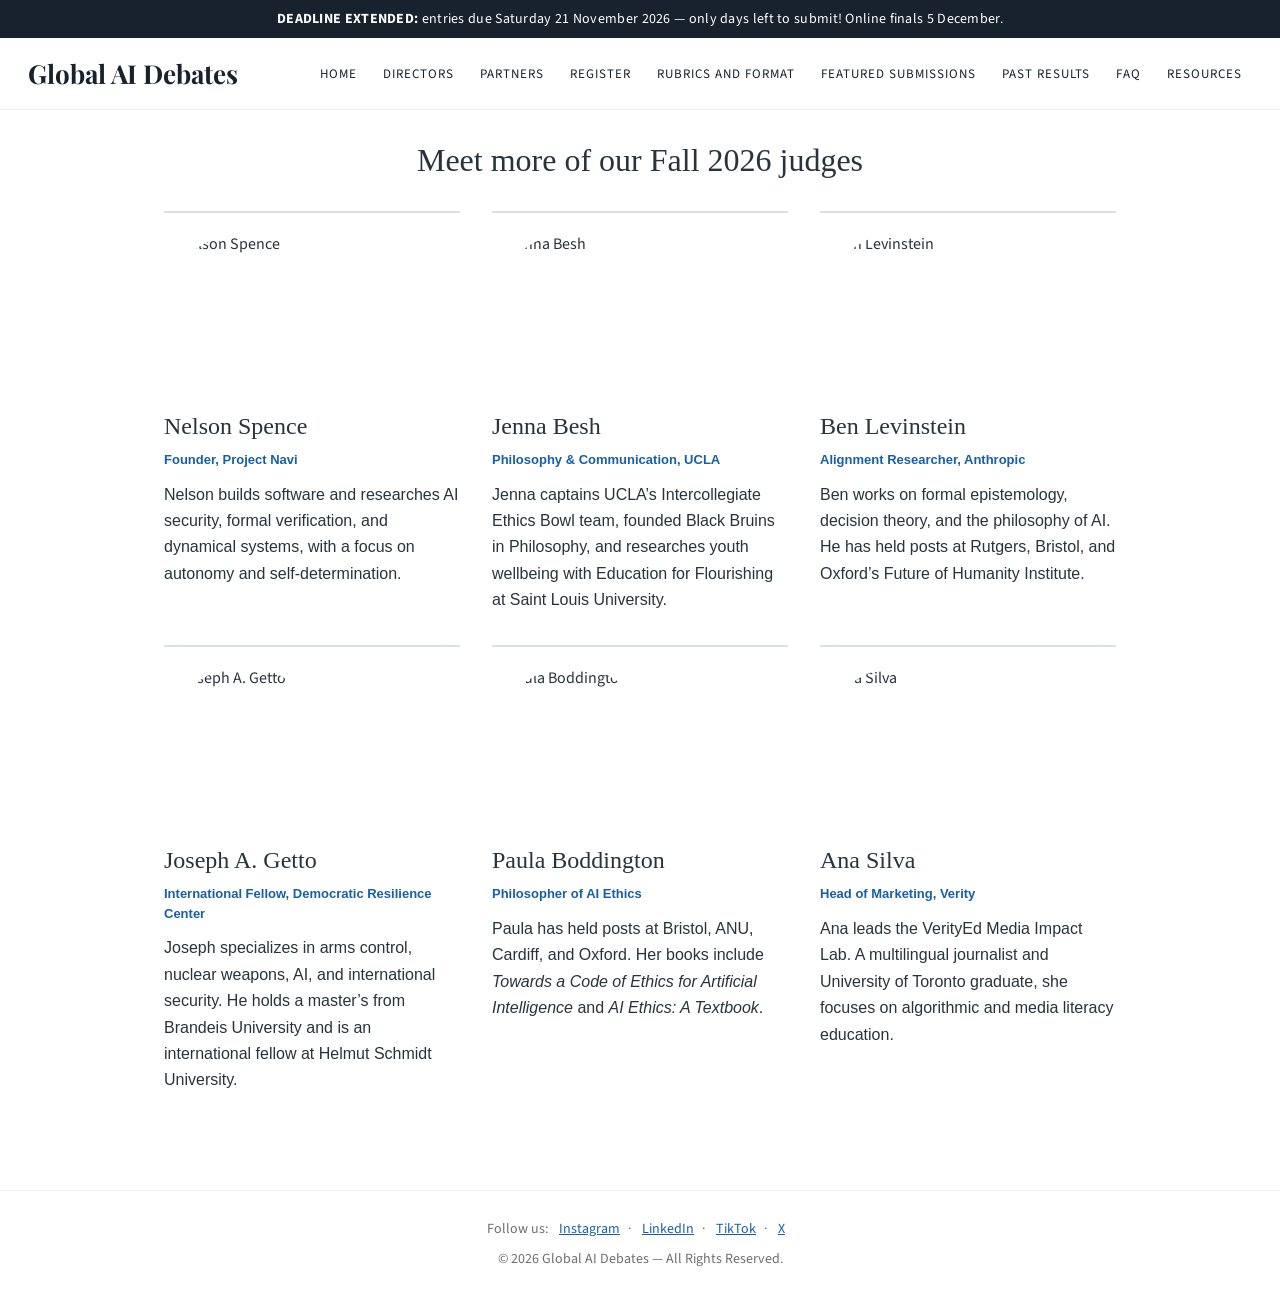
==== directors.html @ 6112dd0f "Global AI Debates static site (ported off GoDaddy Airo)" ====
<!doctype html><html lang="en"><head><meta charset="utf-8"><meta name="viewport" content="width=device-width,initial-scale=1">
<title>Directors — Global AI Debates</title>
<link rel="preconnect" href="https://fonts.googleapis.com"><link rel="preconnect" href="https://fonts.gstatic.com" crossorigin>
<link href="https://fonts.googleapis.com/css2?family=Playfair+Display:wght@400;600;700&family=Source+Sans+3:wght@400;600;700&display=swap" rel="stylesheet">
<style>
*{box-sizing:border-box}body{margin:0;font-family:"Source Sans 3",Arial,sans-serif;color:#17222c;background:#fff}
a{color:#185fa5}
.topbar{background:#17222c;color:#fff;text-align:center;font-size:14px;letter-spacing:.3px;padding:9px 16px}
.topbar strong{color:#fff}
header.site{display:flex;align-items:center;justify-content:space-between;flex-wrap:wrap;gap:12px;padding:18px 28px;border-bottom:1px solid #eee}
header.site .brand{font-family:"Playfair Display",Georgia,serif;font-size:26px;font-weight:700;color:#17222c;text-decoration:none}
nav.main{display:flex;flex-wrap:wrap;gap:6px}
nav.main a{font-size:13px;letter-spacing:1px;text-transform:uppercase;color:#17222c;text-decoration:none;padding:6px 10px;border-radius:5px}
nav.main a:hover{background:#f2f5f8;color:#185fa5}
main{max-width:1000px;margin:0 auto}
footer.site{border-top:1px solid #eee;margin-top:40px;padding:28px;text-align:center;color:#6f6f6f;font-size:14px}
footer.site a{margin:0 8px}
#gaid-countdown{font-family:Georgia,serif;text-align:center;padding:22px 16px;background:#f6f8fb;border-bottom:1px solid #e2e8f0}
#gaid-countdown .cd-label{font-size:12px;letter-spacing:2px;color:#185fa5;text-transform:uppercase}
#gaid-countdown .cd-time{font-size:clamp(22px,4vw,34px);font-weight:700;color:#17222c;margin-top:6px}
</style></head><body>
<div class="topbar"><strong>DEADLINE EXTENDED:</strong> entries due Saturday 21 November 2026 &mdash; only days left to submit! Online finals 5 December.</div>
<header class="site"><a class="brand" href="index.html">Global AI Debates</a><nav class="main"><a href="index.html">Home</a><a href="directors.html">Directors</a><a href="partners.html">Partners</a><a href="register.html">Register</a><a href="rubrics-and-format.html">Rubrics and Format</a><a href="featured-submissions.html">Featured Submissions</a><a href="past-results.html">Past Results</a><a href="faq.html">FAQ</a><a href="resources.html">Resources</a></nav></header>
<main>
<section><body style='margin: 0'><style>body{margin:0}.judges{max-width:1100px;margin:auto;padding:32px 24px 56px;color:#27343c}.judges h2{text-align:center;font:normal 32px Georgia,serif;margin:0 0 32px}.judge-grid{display:grid;grid-template-columns:repeat(3,1fr);gap:32px}.judge{border-top:2px solid #d8e0e6;padding-top:20px}.judge h3{font:normal 24px Georgia,serif;margin:0 0 10px}.judge .role{font:600 13px/1.5 Arial,sans-serif;color:#185fa5;margin:0 0 12px}.judge p{font:16px/1.65 Arial,sans-serif;margin:0}@media(max-width:760px){.judge-grid{grid-template-columns:repeat(2,1fr)}}@media(max-width:480px){.judge-grid{grid-template-columns:1fr}}.judge-photo{display:block;width:160px;height:160px;object-fit:cover;border-radius:50%;margin:0 0 20px}</style><section class="judges" aria-label="More Fall 2026 judges"><h2>Meet more of our Fall 2026 judges</h2><div class="judge-grid"><article class="judge"><img class="judge-photo" src="https://static.wixstatic.com/media/501094_49bf8f8391c74c268fb4047c49c3ed8f~mv2.jpg/v1/fill/w_450,h_450,al_c,q_80,usm_0.66_1.00_0.01,enc_avif,quality_auto/GettyImages-591216789.jpg" alt="Nelson Spence" width="160" height="160" loading="lazy"><h3>Nelson Spence</h3><p class="role">Founder, Project Navi</p><p>Nelson builds software and researches AI security, formal verification, and dynamical systems, with a focus on autonomy and self-determination.</p></article><article class="judge"><img class="judge-photo" src="https://static.wixstatic.com/media/501094_96d25ecb077747bfb5c7df2734dbb1c9~mv2.jpg/v1/fill/w_450,h_450,al_c,q_80,usm_0.66_1.00_0.01,enc_avif,quality_auto/GettyImages-591216789.jpg" alt="Jenna Besh" width="160" height="160" loading="lazy"><h3>Jenna Besh</h3><p class="role">Philosophy &amp; Communication, UCLA</p><p>Jenna captains UCLA’s Intercollegiate Ethics Bowl team, founded Black Bruins in Philosophy, and researches youth wellbeing with Education for Flourishing at Saint Louis University.</p></article><article class="judge"><img class="judge-photo" src="https://static.wixstatic.com/media/501094_8790fc88af534868a08293e8ee619102~mv2.jpg/v1/fill/w_450,h_450,al_c,q_80,usm_0.66_1.00_0.01,enc_avif,quality_auto/GettyImages-591216789.jpg" alt="Ben Levinstein" width="160" height="160" loading="lazy"><h3>Ben Levinstein</h3><p class="role">Alignment Researcher, Anthropic</p><p>Ben works on formal epistemology, decision theory, and the philosophy of AI. He has held posts at Rutgers, Bristol, and Oxford’s Future of Humanity Institute.</p></article><article class="judge"><img class="judge-photo" src="https://static.wixstatic.com/media/501094_ddd73861cee74e299af79403110b0e2b~mv2.jpg/v1/fill/w_450,h_450,al_c,q_80,usm_0.66_1.00_0.01,enc_avif,quality_auto/GettyImages-591216789.jpg" alt="Joseph A. Getto" width="160" height="160" loading="lazy"><h3>Joseph A. Getto</h3><p class="role">International Fellow, Democratic Resilience Center</p><p>Joseph specializes in arms control, nuclear weapons, AI, and international security. He holds a master’s from Brandeis University and is an international fellow at Helmut Schmidt University.</p></article><article class="judge"><img class="judge-photo" src="https://static.wixstatic.com/media/501094_799cdd91f3b9482f89c4f2c9e0b65e47~mv2.jpg/v1/fill/w_450,h_450,al_c,q_80,usm_0.66_1.00_0.01,enc_avif,quality_auto/GettyImages-591216789.jpg" alt="Paula Boddington" width="160" height="160" loading="lazy"><h3>Paula Boddington</h3><p class="role">Philosopher of AI Ethics</p><p>Paula has held posts at Bristol, ANU, Cardiff, and Oxford. Her books include <em>Towards a Code of Ethics for Artificial Intelligence</em> and <em>AI Ethics: A Textbook</em>.</p></article><article class="judge"><img class="judge-photo" src="https://static.wixstatic.com/media/501094_d65b00125b894481879aa3a6dda33769~mv2.jpg/v1/fill/w_450,h_450,al_c,q_80,usm_0.66_1.00_0.01,enc_avif,quality_auto/GettyImages-591216789.jpg" alt="Ana Silva" width="160" height="160" loading="lazy"><h3>Ana Silva</h3><p class="role">Head of Marketing, Verity</p><p>Ana leads the VerityEd Media Impact Lab. A multilingual journalist and University of Toronto graduate, she focuses on algorithmic and media literacy education.</p></article></div></section></body></section>
</main>
<footer class="site"><div>Follow us:
<a href="https://www.instagram.com/global_ai_debates/">Instagram</a>·
<a href="https://www.linkedin.com/company/105782500/">LinkedIn</a>·
<a href="https://www.tiktok.com/@archie.stapleton">TikTok</a>·
<a href="https://www.x.com/GlobalAIDebates">X</a></div>
<div style="margin-top:10px">© 2026 Global AI Debates — All Rights Reserved.</div></footer></body></html>
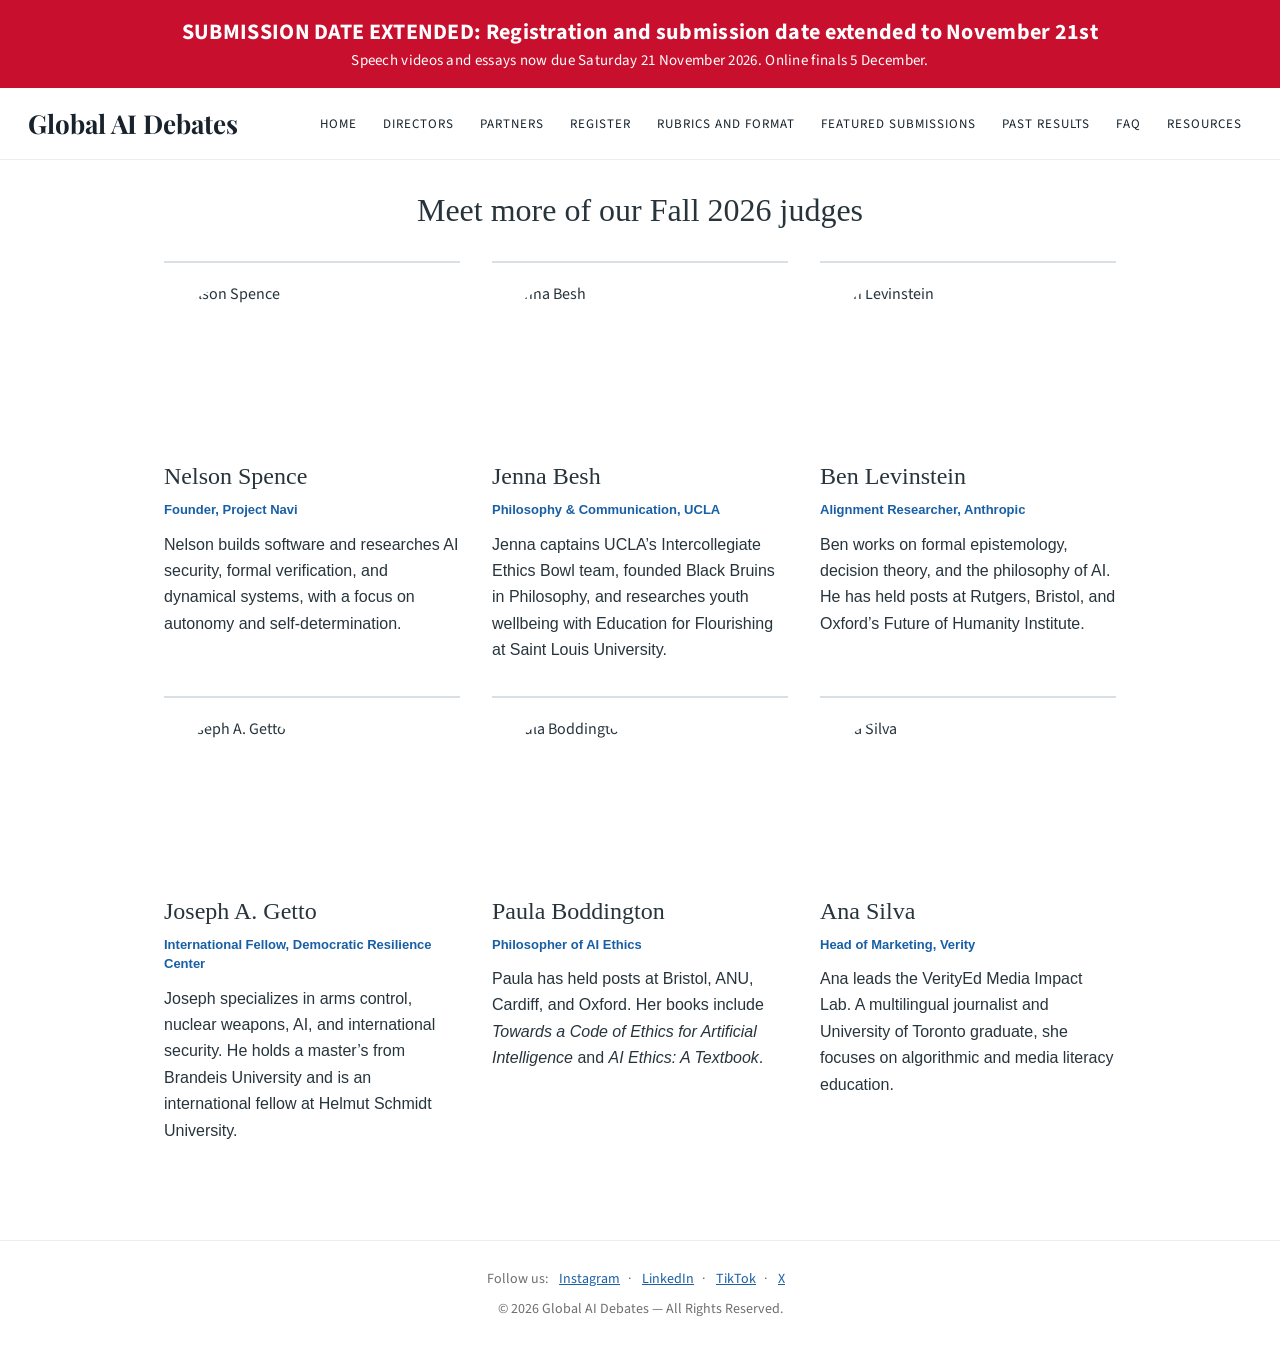
==== commit 7f24e4f8: "Extend Fall 2026 deadline to 21 November: big banner, key dates, FAQ, register Co-Authored-By: Claud" ====
--- a/directors.html
+++ b/directors.html
@@ -5,7 +5,7 @@
 <style>
 *{box-sizing:border-box}body{margin:0;font-family:"Source Sans 3",Arial,sans-serif;color:#17222c;background:#fff}
 a{color:#185fa5}
-.topbar{background:#17222c;color:#fff;text-align:center;font-size:14px;letter-spacing:.3px;padding:9px 16px}
+.topbar{background:#c8102e;color:#fff;text-align:center;font-size:22px;font-weight:700;letter-spacing:.3px;padding:18px 16px;line-height:1.3}.topbar small{display:block;font-size:15px;font-weight:400;margin-top:4px}
 .topbar strong{color:#fff}
 header.site{display:flex;align-items:center;justify-content:space-between;flex-wrap:wrap;gap:12px;padding:18px 28px;border-bottom:1px solid #eee}
 header.site .brand{font-family:"Playfair Display",Georgia,serif;font-size:26px;font-weight:700;color:#17222c;text-decoration:none}
@@ -19,7 +19,7 @@
 #gaid-countdown .cd-label{font-size:12px;letter-spacing:2px;color:#185fa5;text-transform:uppercase}
 #gaid-countdown .cd-time{font-size:clamp(22px,4vw,34px);font-weight:700;color:#17222c;margin-top:6px}
 </style></head><body>
-<div class="topbar"><strong>DEADLINE EXTENDED:</strong> entries due Saturday 21 November 2026 &mdash; only days left to submit! Online finals 5 December.</div>
+<div class="topbar">SUBMISSION DATE EXTENDED: Registration and submission date extended to November 21st<small>Speech videos and essays now due Saturday 21 November 2026. Online finals 5 December.</small></div>
 <header class="site"><a class="brand" href="index.html">Global AI Debates</a><nav class="main"><a href="index.html">Home</a><a href="directors.html">Directors</a><a href="partners.html">Partners</a><a href="register.html">Register</a><a href="rubrics-and-format.html">Rubrics and Format</a><a href="featured-submissions.html">Featured Submissions</a><a href="past-results.html">Past Results</a><a href="faq.html">FAQ</a><a href="resources.html">Resources</a></nav></header>
 <main>
 <section><body style='margin: 0'><style>body{margin:0}.judges{max-width:1100px;margin:auto;padding:32px 24px 56px;color:#27343c}.judges h2{text-align:center;font:normal 32px Georgia,serif;margin:0 0 32px}.judge-grid{display:grid;grid-template-columns:repeat(3,1fr);gap:32px}.judge{border-top:2px solid #d8e0e6;padding-top:20px}.judge h3{font:normal 24px Georgia,serif;margin:0 0 10px}.judge .role{font:600 13px/1.5 Arial,sans-serif;color:#185fa5;margin:0 0 12px}.judge p{font:16px/1.65 Arial,sans-serif;margin:0}@media(max-width:760px){.judge-grid{grid-template-columns:repeat(2,1fr)}}@media(max-width:480px){.judge-grid{grid-template-columns:1fr}}.judge-photo{display:block;width:160px;height:160px;object-fit:cover;border-radius:50%;margin:0 0 20px}</style><section class="judges" aria-label="More Fall 2026 judges"><h2>Meet more of our Fall 2026 judges</h2><div class="judge-grid"><article class="judge"><img class="judge-photo" src="https://static.wixstatic.com/media/501094_49bf8f8391c74c268fb4047c49c3ed8f~mv2.jpg/v1/fill/w_450,h_450,al_c,q_80,usm_0.66_1.00_0.01,enc_avif,quality_auto/GettyImages-591216789.jpg" alt="Nelson Spence" width="160" height="160" loading="lazy"><h3>Nelson Spence</h3><p class="role">Founder, Project Navi</p><p>Nelson builds software and researches AI security, formal verification, and dynamical systems, with a focus on autonomy and self-determination.</p></article><article class="judge"><img class="judge-photo" src="https://static.wixstatic.com/media/501094_96d25ecb077747bfb5c7df2734dbb1c9~mv2.jpg/v1/fill/w_450,h_450,al_c,q_80,usm_0.66_1.00_0.01,enc_avif,quality_auto/GettyImages-591216789.jpg" alt="Jenna Besh" width="160" height="160" loading="lazy"><h3>Jenna Besh</h3><p class="role">Philosophy &amp; Communication, UCLA</p><p>Jenna captains UCLA’s Intercollegiate Ethics Bowl team, founded Black Bruins in Philosophy, and researches youth wellbeing with Education for Flourishing at Saint Louis University.</p></article><article class="judge"><img class="judge-photo" src="https://static.wixstatic.com/media/501094_8790fc88af534868a08293e8ee619102~mv2.jpg/v1/fill/w_450,h_450,al_c,q_80,usm_0.66_1.00_0.01,enc_avif,quality_auto/GettyImages-591216789.jpg" alt="Ben Levinstein" width="160" height="160" loading="lazy"><h3>Ben Levinstein</h3><p class="role">Alignment Researcher, Anthropic</p><p>Ben works on formal epistemology, decision theory, and the philosophy of AI. He has held posts at Rutgers, Bristol, and Oxford’s Future of Humanity Institute.</p></article><article class="judge"><img class="judge-photo" src="https://static.wixstatic.com/media/501094_ddd73861cee74e299af79403110b0e2b~mv2.jpg/v1/fill/w_450,h_450,al_c,q_80,usm_0.66_1.00_0.01,enc_avif,quality_auto/GettyImages-591216789.jpg" alt="Joseph A. Getto" width="160" height="160" loading="lazy"><h3>Joseph A. Getto</h3><p class="role">International Fellow, Democratic Resilience Center</p><p>Joseph specializes in arms control, nuclear weapons, AI, and international security. He holds a master’s from Brandeis University and is an international fellow at Helmut Schmidt University.</p></article><article class="judge"><img class="judge-photo" src="https://static.wixstatic.com/media/501094_799cdd91f3b9482f89c4f2c9e0b65e47~mv2.jpg/v1/fill/w_450,h_450,al_c,q_80,usm_0.66_1.00_0.01,enc_avif,quality_auto/GettyImages-591216789.jpg" alt="Paula Boddington" width="160" height="160" loading="lazy"><h3>Paula Boddington</h3><p class="role">Philosopher of AI Ethics</p><p>Paula has held posts at Bristol, ANU, Cardiff, and Oxford. Her books include <em>Towards a Code of Ethics for Artificial Intelligence</em> and <em>AI Ethics: A Textbook</em>.</p></article><article class="judge"><img class="judge-photo" src="https://static.wixstatic.com/media/501094_d65b00125b894481879aa3a6dda33769~mv2.jpg/v1/fill/w_450,h_450,al_c,q_80,usm_0.66_1.00_0.01,enc_avif,quality_auto/GettyImages-591216789.jpg" alt="Ana Silva" width="160" height="160" loading="lazy"><h3>Ana Silva</h3><p class="role">Head of Marketing, Verity</p><p>Ana leads the VerityEd Media Impact Lab. A multilingual journalist and University of Toronto graduate, she focuses on algorithmic and media literacy education.</p></article></div></section></body></section>
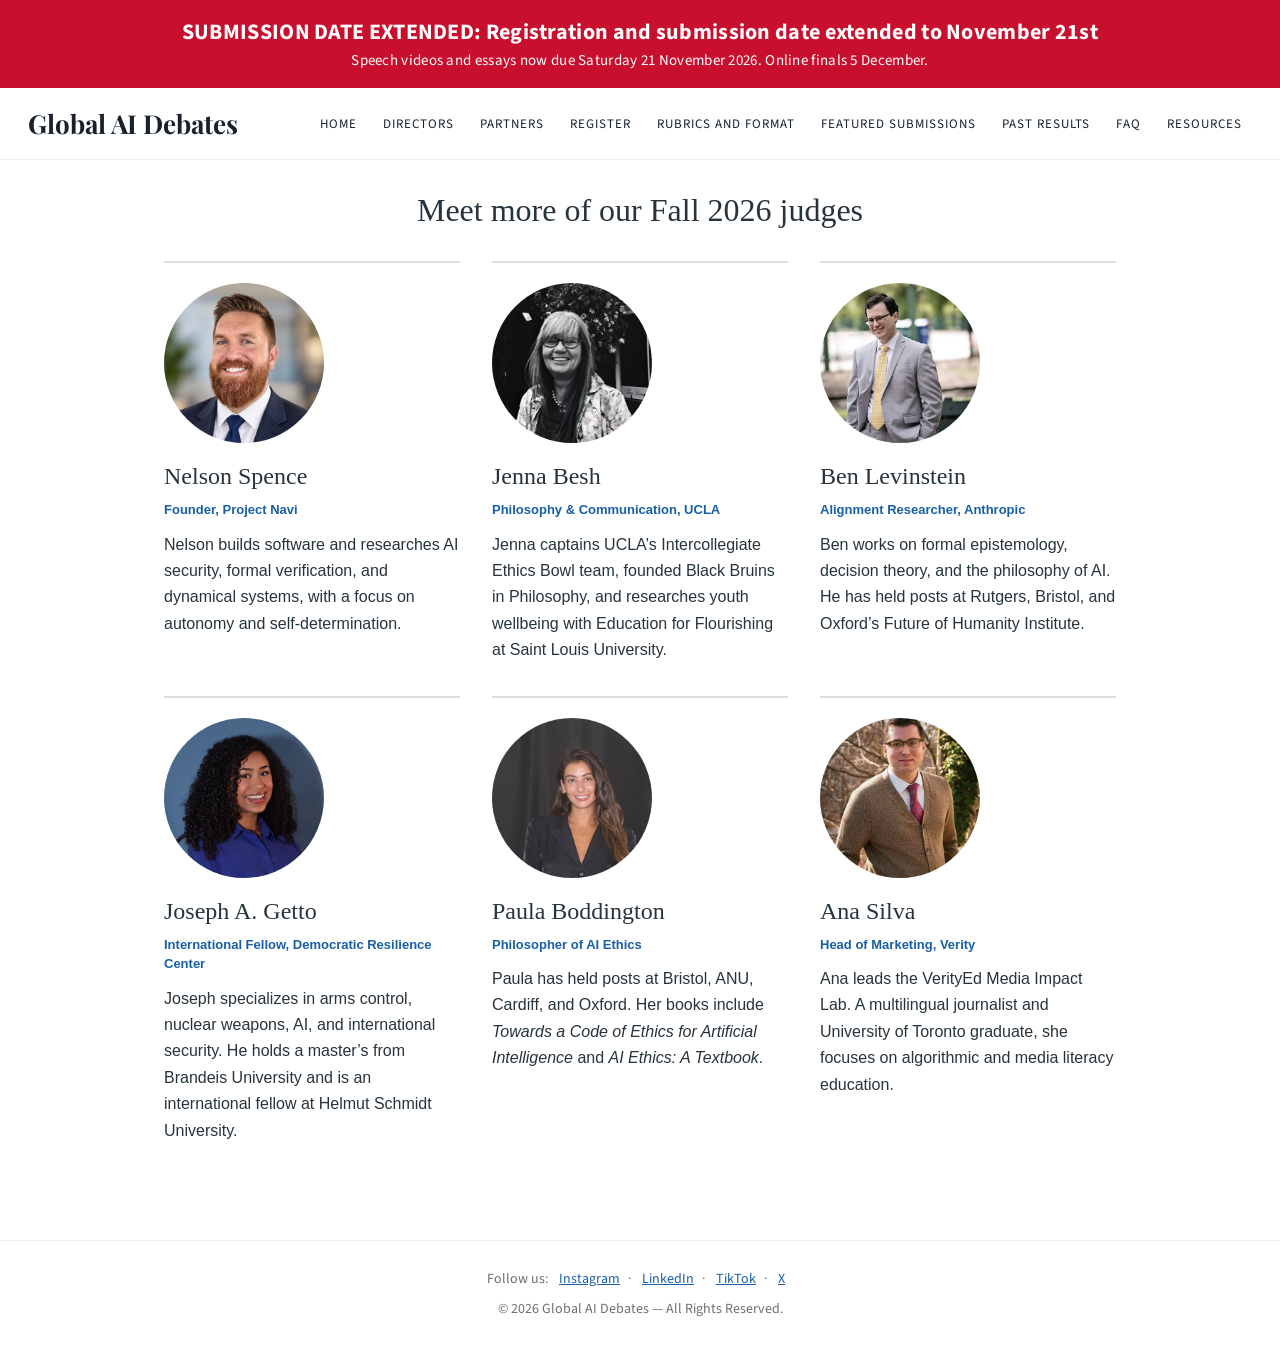
==== commit e2a314fd: "SEO tags, sitemap, share card, one h1 per page, phone layout fixes, local judge photos, fix FAQ link" ====
--- a/directors.html
+++ b/directors.html
@@ -1,5 +1,5 @@
 <!doctype html><html lang="en"><head><meta charset="utf-8"><meta name="viewport" content="width=device-width,initial-scale=1">
-<title>Directors — Global AI Debates</title>
+<title>Directors & Judges | Global AI Debates</title>
 <link rel="preconnect" href="https://fonts.googleapis.com"><link rel="preconnect" href="https://fonts.gstatic.com" crossorigin>
 <link href="https://fonts.googleapis.com/css2?family=Playfair+Display:wght@400;600;700&family=Source+Sans+3:wght@400;600;700&display=swap" rel="stylesheet">
 <style>
@@ -18,11 +18,19 @@
 #gaid-countdown{font-family:Georgia,serif;text-align:center;padding:22px 16px;background:#f6f8fb;border-bottom:1px solid #e2e8f0}
 #gaid-countdown .cd-label{font-size:12px;letter-spacing:2px;color:#185fa5;text-transform:uppercase}
 #gaid-countdown .cd-time{font-size:clamp(22px,4vw,34px);font-weight:700;color:#17222c;margin-top:6px}
-</style></head><body>
+</style>
+<meta name="description" content="Meet the directors and judges of Global AI Debates, the international AI ethics competition for students.">
+<link rel="canonical" href="https://globalaidebates.com/directors">
+<meta property="og:type" content="website"><meta property="og:site_name" content="Global AI Debates">
+<meta property="og:title" content="Directors & Judges | Global AI Debates"><meta property="og:description" content="Meet the directors and judges of Global AI Debates, the international AI ethics competition for students.">
+<meta property="og:url" content="https://globalaidebates.com/directors"><meta property="og:image" content="https://globalaidebates.com/images/share-card.png">
+<meta name="twitter:card" content="summary_large_image"><meta name="twitter:image" content="https://globalaidebates.com/images/share-card.png">
+<link rel="stylesheet" href="site.css">
+</head><body>
 <div class="topbar">SUBMISSION DATE EXTENDED: Registration and submission date extended to November 21st<small>Speech videos and essays now due Saturday 21 November 2026. Online finals 5 December.</small></div>
 <header class="site"><a class="brand" href="index.html">Global AI Debates</a><nav class="main"><a href="index.html">Home</a><a href="directors.html">Directors</a><a href="partners.html">Partners</a><a href="register.html">Register</a><a href="rubrics-and-format.html">Rubrics and Format</a><a href="featured-submissions.html">Featured Submissions</a><a href="past-results.html">Past Results</a><a href="faq.html">FAQ</a><a href="resources.html">Resources</a></nav></header>
 <main>
-<section><body style='margin: 0'><style>body{margin:0}.judges{max-width:1100px;margin:auto;padding:32px 24px 56px;color:#27343c}.judges h2{text-align:center;font:normal 32px Georgia,serif;margin:0 0 32px}.judge-grid{display:grid;grid-template-columns:repeat(3,1fr);gap:32px}.judge{border-top:2px solid #d8e0e6;padding-top:20px}.judge h3{font:normal 24px Georgia,serif;margin:0 0 10px}.judge .role{font:600 13px/1.5 Arial,sans-serif;color:#185fa5;margin:0 0 12px}.judge p{font:16px/1.65 Arial,sans-serif;margin:0}@media(max-width:760px){.judge-grid{grid-template-columns:repeat(2,1fr)}}@media(max-width:480px){.judge-grid{grid-template-columns:1fr}}.judge-photo{display:block;width:160px;height:160px;object-fit:cover;border-radius:50%;margin:0 0 20px}</style><section class="judges" aria-label="More Fall 2026 judges"><h2>Meet more of our Fall 2026 judges</h2><div class="judge-grid"><article class="judge"><img class="judge-photo" src="https://static.wixstatic.com/media/501094_49bf8f8391c74c268fb4047c49c3ed8f~mv2.jpg/v1/fill/w_450,h_450,al_c,q_80,usm_0.66_1.00_0.01,enc_avif,quality_auto/GettyImages-591216789.jpg" alt="Nelson Spence" width="160" height="160" loading="lazy"><h3>Nelson Spence</h3><p class="role">Founder, Project Navi</p><p>Nelson builds software and researches AI security, formal verification, and dynamical systems, with a focus on autonomy and self-determination.</p></article><article class="judge"><img class="judge-photo" src="https://static.wixstatic.com/media/501094_96d25ecb077747bfb5c7df2734dbb1c9~mv2.jpg/v1/fill/w_450,h_450,al_c,q_80,usm_0.66_1.00_0.01,enc_avif,quality_auto/GettyImages-591216789.jpg" alt="Jenna Besh" width="160" height="160" loading="lazy"><h3>Jenna Besh</h3><p class="role">Philosophy &amp; Communication, UCLA</p><p>Jenna captains UCLA’s Intercollegiate Ethics Bowl team, founded Black Bruins in Philosophy, and researches youth wellbeing with Education for Flourishing at Saint Louis University.</p></article><article class="judge"><img class="judge-photo" src="https://static.wixstatic.com/media/501094_8790fc88af534868a08293e8ee619102~mv2.jpg/v1/fill/w_450,h_450,al_c,q_80,usm_0.66_1.00_0.01,enc_avif,quality_auto/GettyImages-591216789.jpg" alt="Ben Levinstein" width="160" height="160" loading="lazy"><h3>Ben Levinstein</h3><p class="role">Alignment Researcher, Anthropic</p><p>Ben works on formal epistemology, decision theory, and the philosophy of AI. He has held posts at Rutgers, Bristol, and Oxford’s Future of Humanity Institute.</p></article><article class="judge"><img class="judge-photo" src="https://static.wixstatic.com/media/501094_ddd73861cee74e299af79403110b0e2b~mv2.jpg/v1/fill/w_450,h_450,al_c,q_80,usm_0.66_1.00_0.01,enc_avif,quality_auto/GettyImages-591216789.jpg" alt="Joseph A. Getto" width="160" height="160" loading="lazy"><h3>Joseph A. Getto</h3><p class="role">International Fellow, Democratic Resilience Center</p><p>Joseph specializes in arms control, nuclear weapons, AI, and international security. He holds a master’s from Brandeis University and is an international fellow at Helmut Schmidt University.</p></article><article class="judge"><img class="judge-photo" src="https://static.wixstatic.com/media/501094_799cdd91f3b9482f89c4f2c9e0b65e47~mv2.jpg/v1/fill/w_450,h_450,al_c,q_80,usm_0.66_1.00_0.01,enc_avif,quality_auto/GettyImages-591216789.jpg" alt="Paula Boddington" width="160" height="160" loading="lazy"><h3>Paula Boddington</h3><p class="role">Philosopher of AI Ethics</p><p>Paula has held posts at Bristol, ANU, Cardiff, and Oxford. Her books include <em>Towards a Code of Ethics for Artificial Intelligence</em> and <em>AI Ethics: A Textbook</em>.</p></article><article class="judge"><img class="judge-photo" src="https://static.wixstatic.com/media/501094_d65b00125b894481879aa3a6dda33769~mv2.jpg/v1/fill/w_450,h_450,al_c,q_80,usm_0.66_1.00_0.01,enc_avif,quality_auto/GettyImages-591216789.jpg" alt="Ana Silva" width="160" height="160" loading="lazy"><h3>Ana Silva</h3><p class="role">Head of Marketing, Verity</p><p>Ana leads the VerityEd Media Impact Lab. A multilingual journalist and University of Toronto graduate, she focuses on algorithmic and media literacy education.</p></article></div></section></body></section>
+<section><div class="blk"><style>body{margin:0}.judges{max-width:1100px;margin:auto;padding:32px 24px 56px;color:#27343c}.judges :is(h1,h2){text-align:center;font:normal 32px Georgia,serif;margin:0 0 32px}.judge-grid{display:grid;grid-template-columns:repeat(3,1fr);gap:32px}.judge{border-top:2px solid #d8e0e6;padding-top:20px}.judge h3{font:normal 24px Georgia,serif;margin:0 0 10px}.judge .role{font:600 13px/1.5 Arial,sans-serif;color:#185fa5;margin:0 0 12px}.judge p{font:16px/1.65 Arial,sans-serif;margin:0}@media(max-width:760px){.judge-grid{grid-template-columns:repeat(2,1fr)}}@media(max-width:480px){.judge-grid{grid-template-columns:1fr}}.judge-photo{display:block;width:160px;height:160px;object-fit:cover;border-radius:50%;margin:0 0 20px}</style><section class="judges" aria-label="More Fall 2026 judges"><h1 class="from-h2">Meet more of our Fall 2026 judges</h1><div class="judge-grid"><article class="judge"><img class="judge-photo" src="images/judges/judge-1.jpg" alt="Nelson Spence" width="160" height="160" loading="lazy"><h3>Nelson Spence</h3><p class="role">Founder, Project Navi</p><p>Nelson builds software and researches AI security, formal verification, and dynamical systems, with a focus on autonomy and self-determination.</p></article><article class="judge"><img class="judge-photo" src="images/judges/judge-2.jpg" alt="Jenna Besh" width="160" height="160" loading="lazy"><h3>Jenna Besh</h3><p class="role">Philosophy &amp; Communication, UCLA</p><p>Jenna captains UCLA’s Intercollegiate Ethics Bowl team, founded Black Bruins in Philosophy, and researches youth wellbeing with Education for Flourishing at Saint Louis University.</p></article><article class="judge"><img class="judge-photo" src="images/judges/judge-3.jpg" alt="Ben Levinstein" width="160" height="160" loading="lazy"><h3>Ben Levinstein</h3><p class="role">Alignment Researcher, Anthropic</p><p>Ben works on formal epistemology, decision theory, and the philosophy of AI. He has held posts at Rutgers, Bristol, and Oxford’s Future of Humanity Institute.</p></article><article class="judge"><img class="judge-photo" src="images/judges/judge-4.jpg" alt="Joseph A. Getto" width="160" height="160" loading="lazy"><h3>Joseph A. Getto</h3><p class="role">International Fellow, Democratic Resilience Center</p><p>Joseph specializes in arms control, nuclear weapons, AI, and international security. He holds a master’s from Brandeis University and is an international fellow at Helmut Schmidt University.</p></article><article class="judge"><img class="judge-photo" src="images/judges/judge-5.jpg" alt="Paula Boddington" width="160" height="160" loading="lazy"><h3>Paula Boddington</h3><p class="role">Philosopher of AI Ethics</p><p>Paula has held posts at Bristol, ANU, Cardiff, and Oxford. Her books include <em>Towards a Code of Ethics for Artificial Intelligence</em> and <em>AI Ethics: A Textbook</em>.</p></article><article class="judge"><img class="judge-photo" src="images/judges/judge-6.jpg" alt="Ana Silva" width="160" height="160" loading="lazy"><h3>Ana Silva</h3><p class="role">Head of Marketing, Verity</p><p>Ana leads the VerityEd Media Impact Lab. A multilingual journalist and University of Toronto graduate, she focuses on algorithmic and media literacy education.</p></article></div></section></div></section>
 </main>
 <footer class="site"><div>Follow us:
 <a href="https://www.instagram.com/global_ai_debates/">Instagram</a>·
--- a/site.css
+++ b/site.css
@@ -0,0 +1,21 @@
+/* Shared fixes: headings, media, phone layout */
+:where(.from-h2){font-size:1.5em;margin-block:.83em}
+.page-h1{font-family:"Playfair Display",Georgia,serif;font-size:clamp(28px,5vw,40px);text-align:center;margin:32px 16px 8px}
+img,video,iframe{max-width:100%}
+img{height:auto}
+@media (max-width:700px){
+  .topbar{font-size:16px !important;padding:12px 14px !important}
+  .topbar small{font-size:13px !important}
+  header.site{padding:12px 14px !important;gap:8px !important}
+  header.site .brand{font-size:22px !important}
+  nav.main{flex-wrap:nowrap !important;overflow-x:auto;width:100%;gap:2px !important;scrollbar-width:none;-webkit-overflow-scrolling:touch;mask-image:linear-gradient(90deg,#000 88%,transparent)}
+  nav.main::-webkit-scrollbar{display:none}
+  nav.main a{white-space:nowrap;font-size:12px !important;padding:8px 9px !important}
+  main{padding:0 2px}
+  main *{overflow-wrap:break-word}
+  .prize-tiers,.prize-cards-row{grid-template-columns:1fr !important}
+  .udl-cats{grid-template-columns:repeat(2,1fr) !important}
+  table{display:block;max-width:100%;overflow-x:auto}
+  footer.site{padding:20px 14px !important}
+}
+body{overflow-x:clip}
